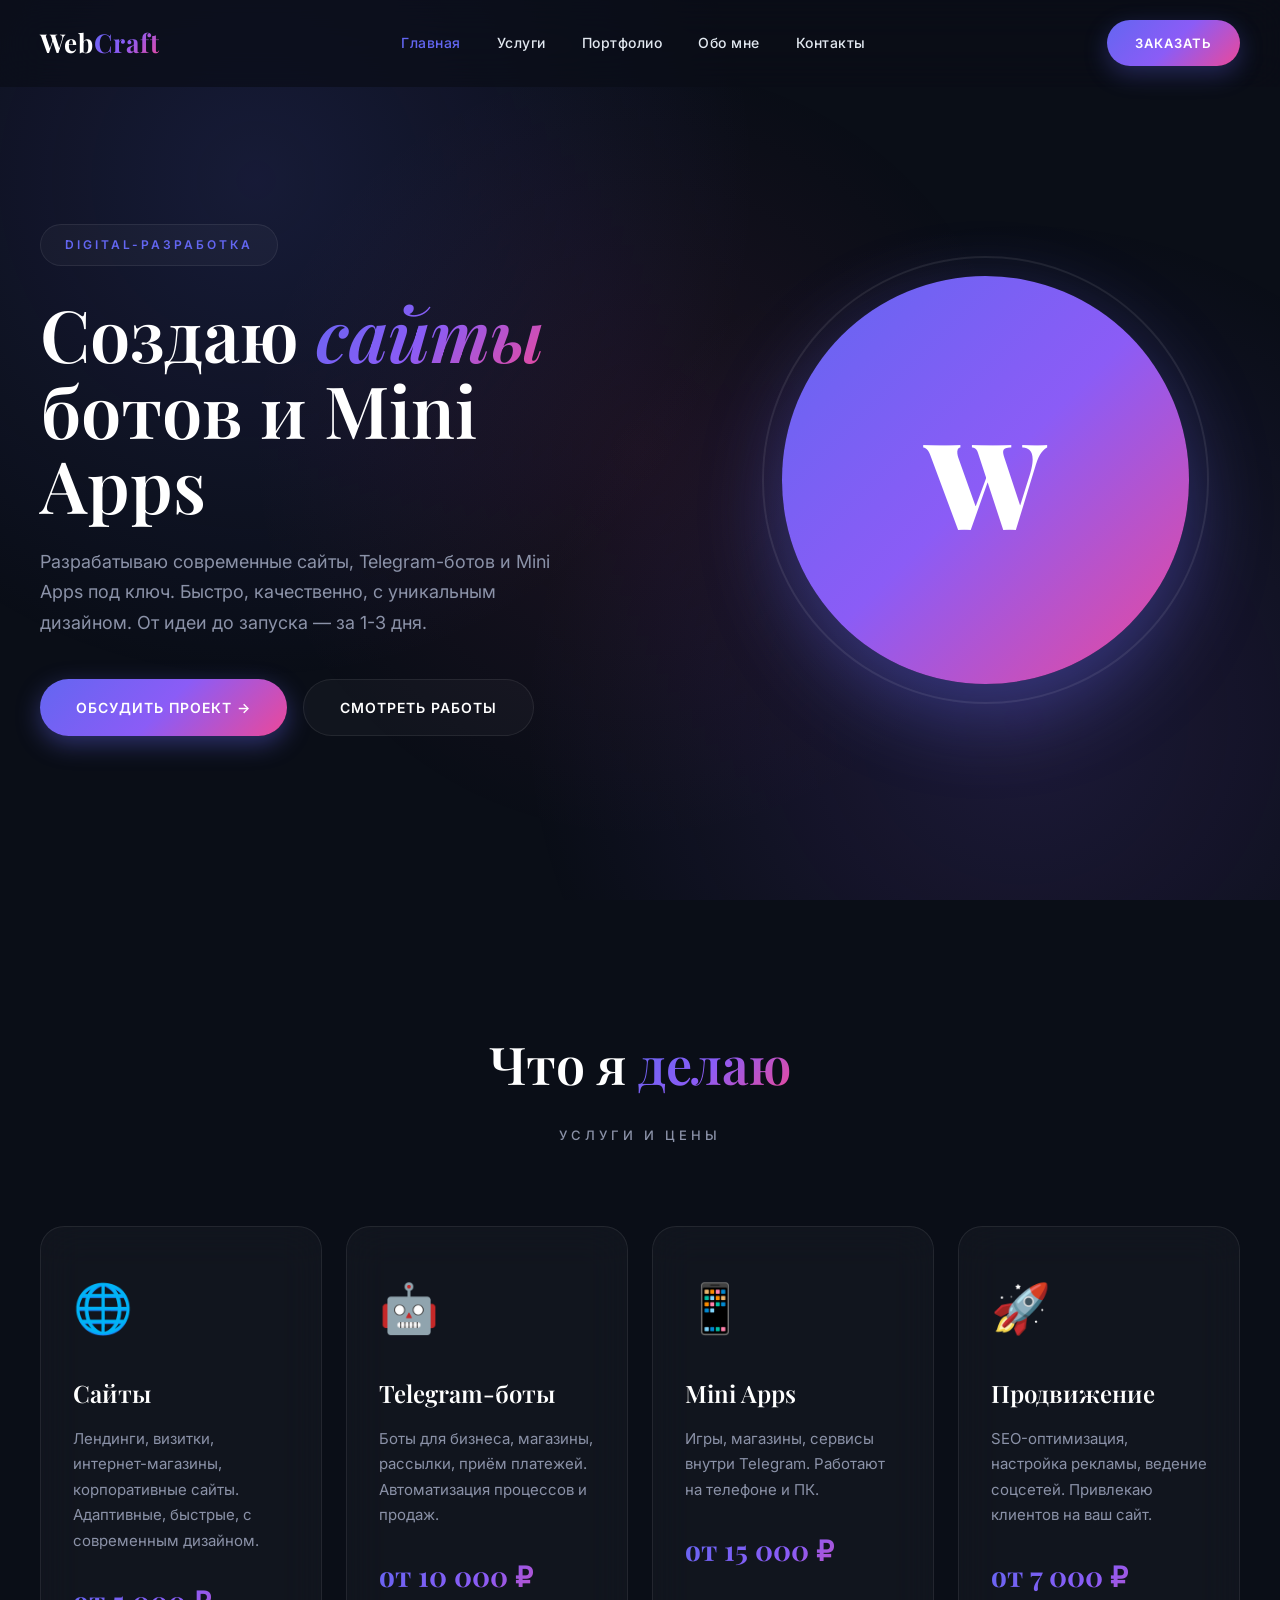
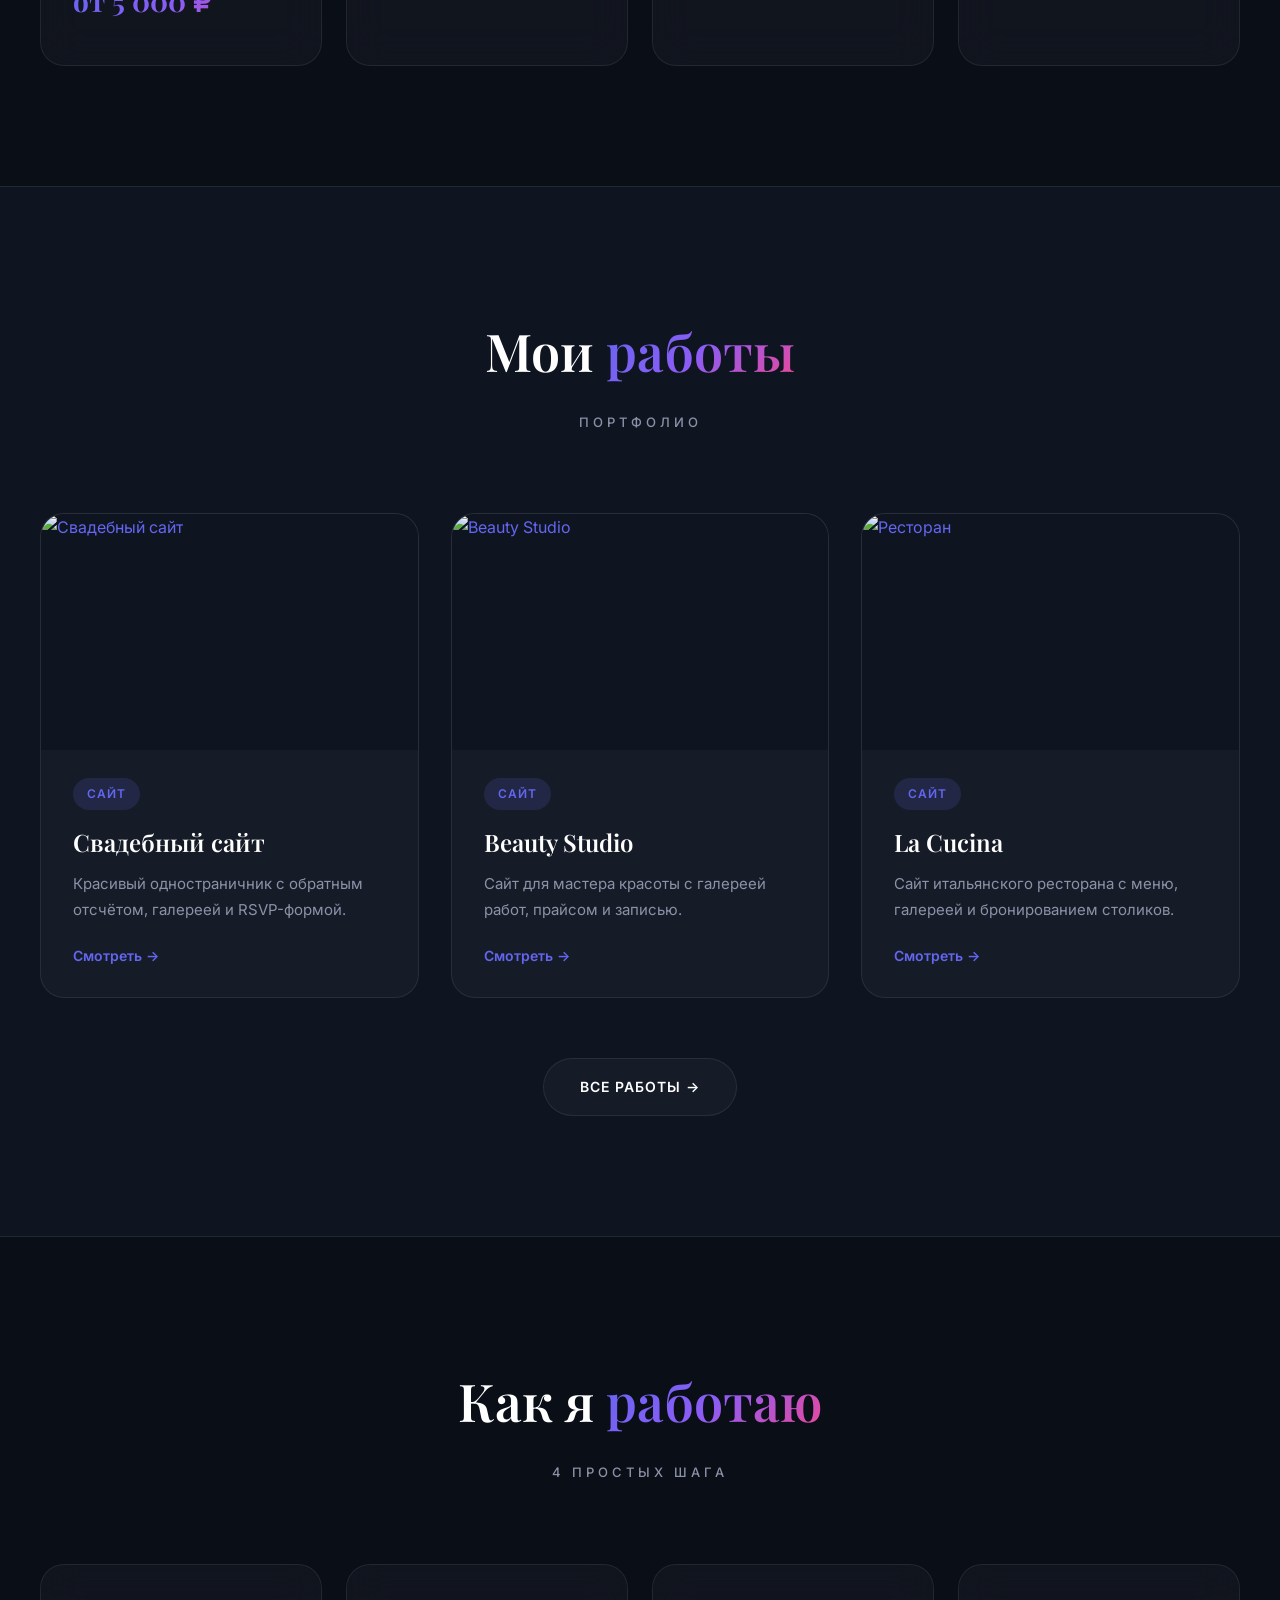
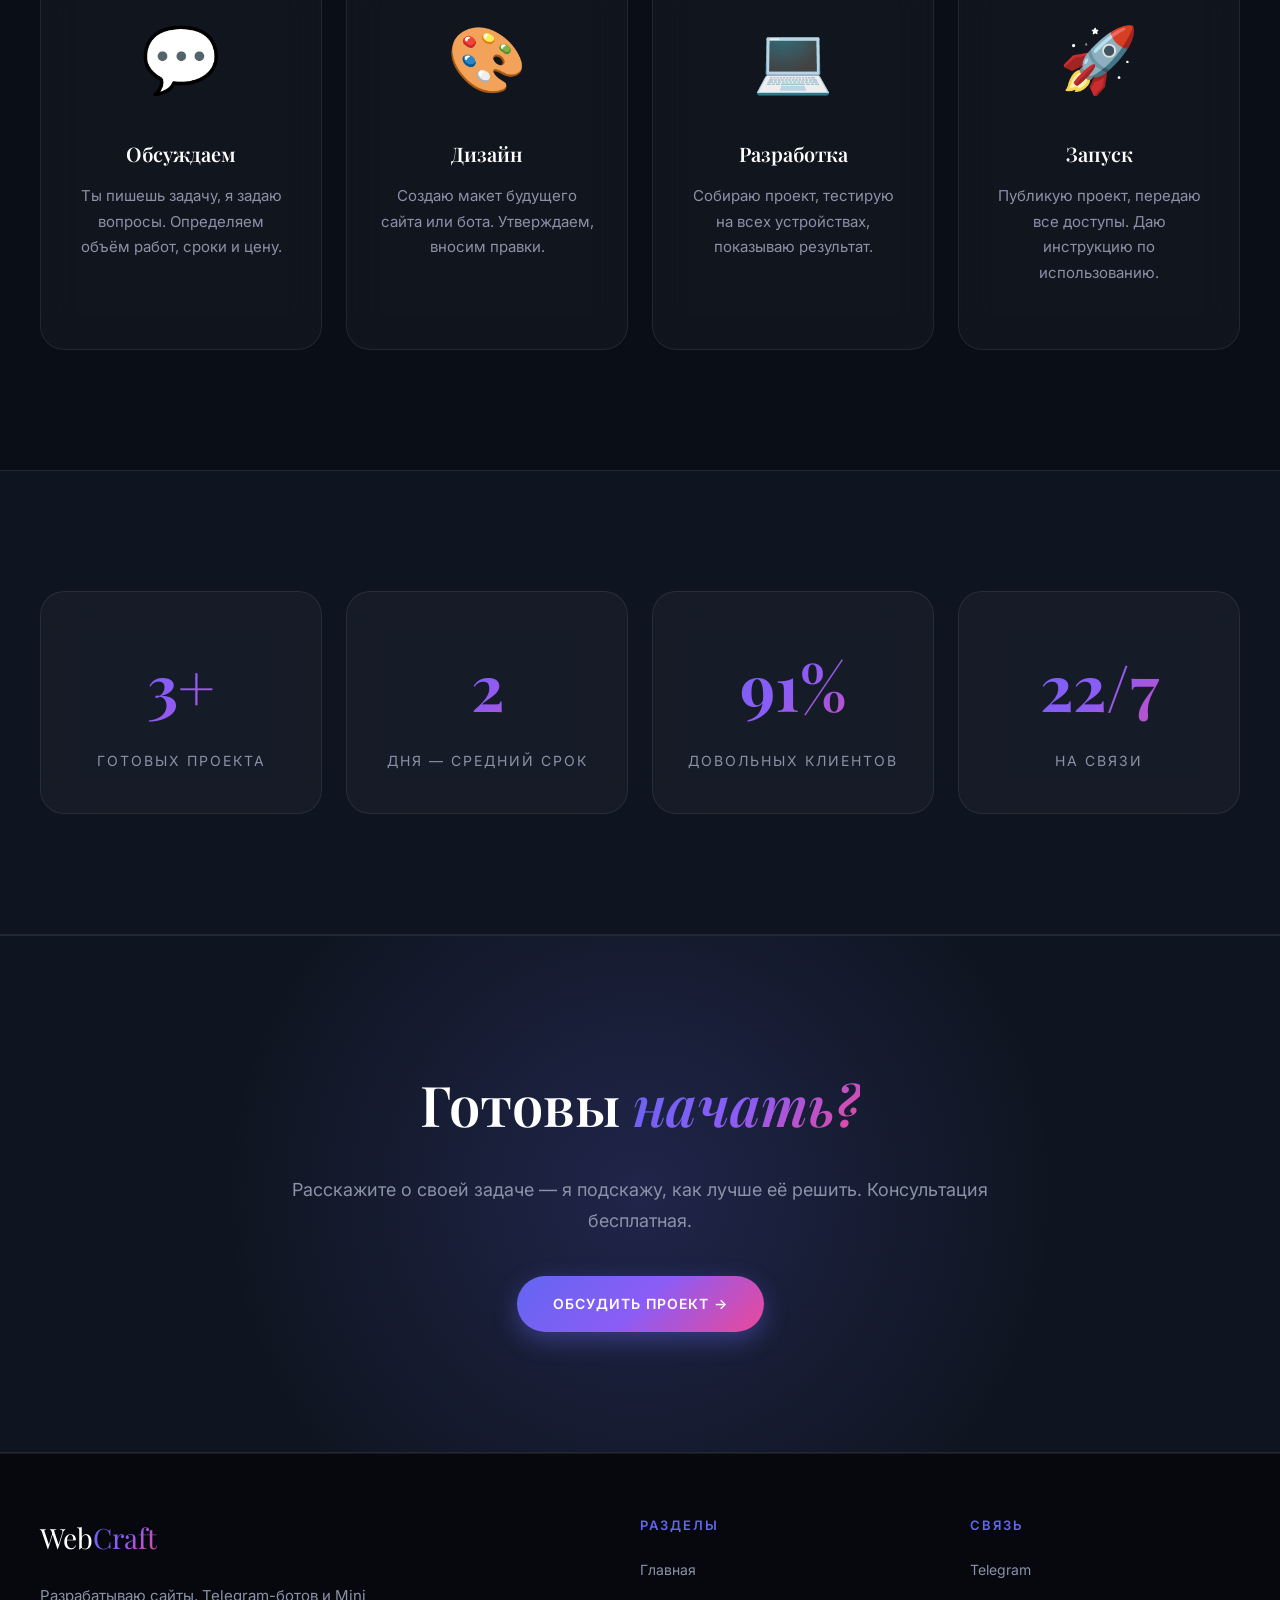
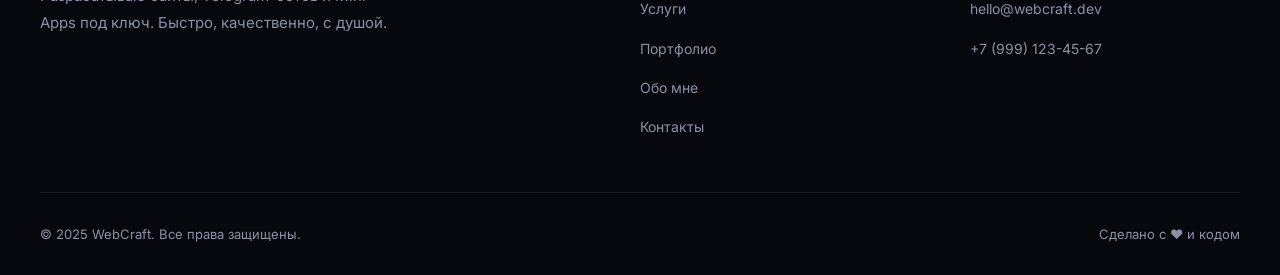
==== index.html @ 53dc54d1 "Add files via upload" ====
<!DOCTYPE html>
<html lang="ru">
<head>
<meta charset="UTF-8">
<meta name="viewport" content="width=device-width, initial-scale=1.0">
<title>WebCraft — Сайты, боты, Mini Apps под ключ</title>
<meta name="description" content="Разрабатываю сайты, Telegram-ботов и Mini Apps под ключ. Быстро, качественно, с современным дизайном. Готовые шаблоны и разработка под заказ.">
<meta property="og:title" content="WebCraft — Сайты, боты, Mini Apps">
<meta property="og:description" content="Разработка сайтов, ботов и Mini Apps под ключ">
<meta property="og:type" content="website">
<link rel="preconnect" href="https://fonts.googleapis.com">
<link rel="preconnect" href="https://fonts.gstatic.com" crossorigin>
<link href="https://fonts.googleapis.com/css2?family=Inter:wght@300;400;500;600;700&family=Playfair+Display:wght@400;600;700&display=swap" rel="stylesheet">
<link rel="stylesheet" href="css/style.css">
</head>
<body data-title="WebCraft — Сайты, боты, Mini Apps под ключ">

<!-- НАВИГАЦИЯ -->
<nav class="nav">
  <div class="nav-inner">
    <a href="index.html" class="nav-logo">Web<span>Craft</span></a>
    <div class="nav-links">
      <a href="index.html">Главная</a>
      <a href="services.html">Услуги</a>
      <a href="portfolio.html">Портфолио</a>
      <a href="about.html">Обо мне</a>
      <a href="contacts.html">Контакты</a>
    </div>
    <a href="contacts.html" class="nav-btn">Заказать</a>
    <button class="burger">☰</button>
  </div>
</nav>

<!-- ГЛАВНЫЙ ЭКРАН -->
<section class="hero">
  <div class="hero-inner">
    <div class="hero-content">
      <div class="hero-badge">Digital-разработка</div>
      <h1 class="hero-title">
        Создаю <span class="gradient">сайты</span><br>
        ботов и Mini Apps
      </h1>
      <p class="hero-text">
        Разрабатываю современные сайты, Telegram-ботов и Mini Apps под ключ.
        Быстро, качественно, с уникальным дизайном. От идеи до запуска — за 1-3 дня.
      </p>
      <div class="hero-btns">
        <a href="contacts.html" class="btn btn-primary">
          Обсудить проект →
        </a>
        <a href="portfolio.html" class="btn btn-outline">
          Смотреть работы
        </a>
      </div>
    </div>
    <div class="hero-visual">
      <div class="hero-avatar">W</div>
    </div>
  </div>
</section>

<!-- УСЛУГИ -->
<section class="section" id="services">
  <div class="container">
    <div class="section-head reveal">
      <h2 class="section-title">Что я <span class="gradient">делаю</span></h2>
      <p class="section-desc">Услуги и цены</p>
    </div>
    <div class="services-grid">

      <div class="service-card reveal">
        <div class="service-icon">🌐</div>
        <h3 class="service-name">Сайты</h3>
        <p class="service-desc">
          Лендинги, визитки, интернет-магазины, корпоративные сайты.
          Адаптивные, быстрые, с современным дизайном.
        </p>
        <div class="service-price">от 5 000 ₽</div>
      </div>

      <div class="service-card reveal">
        <div class="service-icon">🤖</div>
        <h3 class="service-name">Telegram-боты</h3>
        <p class="service-desc">
          Боты для бизнеса, магазины, рассылки, приём платежей.
          Автоматизация процессов и продаж.
        </p>
        <div class="service-price">от 10 000 ₽</div>
      </div>

      <div class="service-card reveal">
        <div class="service-icon">📱</div>
        <h3 class="service-name">Mini Apps</h3>
        <p class="service-desc">
          Игры, магазины, сервисы внутри Telegram.
          Работают на телефоне и ПК.
        </p>
        <div class="service-price">от 15 000 ₽</div>
      </div>

      <div class="service-card reveal">
        <div class="service-icon">🚀</div>
        <h3 class="service-name">Продвижение</h3>
        <p class="service-desc">
          SEO-оптимизация, настройка рекламы, ведение соцсетей.
          Привлекаю клиентов на ваш сайт.
        </p>
        <div class="service-price">от 7 000 ₽</div>
      </div>

    </div>
  </div>
</section>

<!-- ПОРТФОЛИО -->
<section class="section" style="background: var(--bg-alt); border-top: 1px solid var(--border); border-bottom: 1px solid var(--border);">
  <div class="container">
    <div class="section-head reveal">
      <h2 class="section-title">Мои <span class="gradient">работы</span></h2>
      <p class="section-desc">Портфолио</p>
    </div>
    <div class="portfolio-grid">

      <a href="portfolio.html" class="portfolio-card reveal">
        <div class="portfolio-image">
          <img src="https://images.unsplash.com/photo-1519741497674-611481863552?w=800&q=80" alt="Свадебный сайт">
        </div>
        <div class="portfolio-info">
          <span class="portfolio-tag">Сайт</span>
          <h3 class="portfolio-name">Свадебный сайт</h3>
          <p class="portfolio-desc">
            Красивый одностраничник с обратным отсчётом, галереей и RSVP-формой.
          </p>
          <span class="portfolio-link">Смотреть →</span>
        </div>
      </a>

      <a href="portfolio.html" class="portfolio-card reveal">
        <div class="portfolio-image">
          <img src="https://images.unsplash.com/photo-1604654894610-df63bc536371?w=800&q=80" alt="Beauty Studio">
        </div>
        <div class="portfolio-info">
          <span class="portfolio-tag">Сайт</span>
          <h3 class="portfolio-name">Beauty Studio</h3>
          <p class="portfolio-desc">
            Сайт для мастера красоты с галереей работ, прайсом и записью.
          </p>
          <span class="portfolio-link">Смотреть →</span>
        </div>
      </a>

      <a href="portfolio.html" class="portfolio-card reveal">
        <div class="portfolio-image">
          <img src="https://images.unsplash.com/photo-1414235077428-338989a2e8c0?w=800&q=80" alt="Ресторан">
        </div>
        <div class="portfolio-info">
          <span class="portfolio-tag">Сайт</span>
          <h3 class="portfolio-name">La Cucina</h3>
          <p class="portfolio-desc">
            Сайт итальянского ресторана с меню, галереей и бронированием столиков.
          </p>
          <span class="portfolio-link">Смотреть →</span>
        </div>
      </a>

    </div>
    <div style="text-align: center; margin-top: 60px;">
      <a href="portfolio.html" class="btn btn-outline">Все работы →</a>
    </div>
  </div>
</section>

<!-- ПРОЦЕСС РАБОТЫ -->
<section class="section" id="process">
  <div class="container">
    <div class="section-head reveal">
      <h2 class="section-title">Как я <span class="gradient">работаю</span></h2>
      <p class="section-desc">4 простых шага</p>
    </div>
    <div class="services-grid">

      <div class="service-card reveal" style="text-align: center;">
        <div class="service-icon" style="font-size: 64px;">💬</div>
        <h3 class="service-name" style="font-size: 20px;">Обсуждаем</h3>
        <p class="service-desc">
          Ты пишешь задачу, я задаю вопросы. Определяем объём работ, сроки и цену.
        </p>
      </div>

      <div class="service-card reveal" style="text-align: center;">
        <div class="service-icon" style="font-size: 64px;">🎨</div>
        <h3 class="service-name" style="font-size: 20px;">Дизайн</h3>
        <p class="service-desc">
          Создаю макет будущего сайта или бота. Утверждаем, вносим правки.
        </p>
      </div>

      <div class="service-card reveal" style="text-align: center;">
        <div class="service-icon" style="font-size: 64px;">💻</div>
        <h3 class="service-name" style="font-size: 20px;">Разработка</h3>
        <p class="service-desc">
          Собираю проект, тестирую на всех устройствах, показываю результат.
        </p>
      </div>

      <div class="service-card reveal" style="text-align: center;">
        <div class="service-icon" style="font-size: 64px;">🚀</div>
        <h3 class="service-name" style="font-size: 20px;">Запуск</h3>
        <p class="service-desc">
          Публикую проект, передаю все доступы. Даю инструкцию по использованию.
        </p>
      </div>

    </div>
  </div>
</section>

<!-- СТАТИСТИКА -->
<section class="section" style="background: var(--bg-alt); border-top: 1px solid var(--border); border-bottom: 1px solid var(--border);" data-counters>
  <div class="container">
    <div class="services-grid" style="grid-template-columns: repeat(auto-fit, minmax(200px, 1fr));">

      <div class="service-card reveal" style="text-align: center; padding: 40px 20px;">
        <div style="font-family: 'Playfair Display', serif; font-size: 64px; font-weight: 700; background: var(--gradient); -webkit-background-clip: text; -webkit-text-fill-color: transparent; background-clip: text;">
          <span data-count="3">0</span>+
        </div>
        <p style="color: var(--text-m); font-size: 14px; text-transform: uppercase; letter-spacing: 2px; margin-top: 8px;">Готовых проекта</p>
      </div>

      <div class="service-card reveal" style="text-align: center; padding: 40px 20px;">
        <div style="font-family: 'Playfair Display', serif; font-size: 64px; font-weight: 700; background: var(--gradient); -webkit-background-clip: text; -webkit-text-fill-color: transparent; background-clip: text;">
          <span data-count="2">0</span>
        </div>
        <p style="color: var(--text-m); font-size: 14px; text-transform: uppercase; letter-spacing: 2px; margin-top: 8px;">Дня — средний срок</p>
      </div>

      <div class="service-card reveal" style="text-align: center; padding: 40px 20px;">
        <div style="font-family: 'Playfair Display', serif; font-size: 64px; font-weight: 700; background: var(--gradient); -webkit-background-clip: text; -webkit-text-fill-color: transparent; background-clip: text;">
          <span data-count="100">0</span>%
        </div>
        <p style="color: var(--text-m); font-size: 14px; text-transform: uppercase; letter-spacing: 2px; margin-top: 8px;">Довольных клиентов</p>
      </div>

      <div class="service-card reveal" style="text-align: center; padding: 40px 20px;">
        <div style="font-family: 'Playfair Display', serif; font-size: 64px; font-weight: 700; background: var(--gradient); -webkit-background-clip: text; -webkit-text-fill-color: transparent; background-clip: text;">
          <span data-count="24">0</span>/7
        </div>
        <p style="color: var(--text-m); font-size: 14px; text-transform: uppercase; letter-spacing: 2px; margin-top: 8px;">На связи</p>
      </div>

    </div>
  </div>
</section>

<!-- CTA -->
<section class="cta">
  <div class="cta-inner reveal">
    <h2 class="cta-title">Готовы <span class="gradient">начать?</span></h2>
    <p class="cta-text">
      Расскажите о своей задаче — я подскажу, как лучше её решить.
      Консультация бесплатная.
    </p>
    <a href="contacts.html" class="btn btn-primary">
      Обсудить проект →
    </a>
  </div>
</section>

<!-- ФУТЕР -->
<footer>
  <div class="footer-inner">
    <div>
      <div class="footer-logo">Web<span>Craft</span></div>
      <p class="footer-desc">
        Разрабатываю сайты, Telegram-ботов и Mini Apps под ключ.
        Быстро, качественно, с душой.
      </p>
    </div>
    <div>
      <div class="footer-title">Разделы</div>
      <ul class="footer-links">
        <li><a href="index.html">Главная</a></li>
        <li><a href="services.html">Услуги</a></li>
        <li><a href="portfolio.html">Портфолио</a></li>
        <li><a href="about.html">Обо мне</a></li>
        <li><a href="contacts.html">Контакты</a></li>
      </ul>
    </div>
    <div>
      <div class="footer-title">Связь</div>
      <ul class="footer-links">
        <li><a href="https://t.me/webcraft_dev" target="_blank">Telegram</a></li>
        <li><a href="mailto:hello@webcraft.dev">hello@webcraft.dev</a></li>
        <li><a href="tel:+79991234567">+7 (999) 123-45-67</a></li>
      </ul>
    </div>
  </div>
  <div class="footer-bottom">
    <div>© 2025 WebCraft. Все права защищены.</div>
    <div>Сделано с ❤️ и кодом</div>
  </div>
</footer>

<script src="js/main.js"></script>
</body>
</html>
---- css/style.css ----
/* ============ ОБЩИЕ СТИЛИ ============ */
:root {
  --bg: #0a0e17;
  --bg-alt: #0f1520;
  --card: rgba(255, 255, 255, 0.03);
  --card-hover: rgba(255, 255, 255, 0.06);
  --border: rgba(255, 255, 255, 0.08);
  --border-hover: rgba(99, 102, 241, 0.4);
  --text: #e2e8f0;
  --text-h: #ffffff;
  --text-m: #8b92a8;
  --accent: #6366f1;
  --accent-2: #8b5cf6;
  --green: #10b981;
  --gradient: linear-gradient(135deg, #6366f1 0%, #8b5cf6 50%, #ec4899 100%);
}
* { margin: 0; padding: 0; box-sizing: border-box; }
html { scroll-behavior: smooth; }
body {
  font-family: 'Inter', sans-serif;
  background: var(--bg);
  color: var(--text);
  line-height: 1.7;
  overflow-x: hidden;
  min-height: 100vh;
}
h1, h2, h3, h4 { font-family: 'Playfair Display', serif; font-weight: 600; color: var(--text-h); }
a { color: var(--accent); text-decoration: none; transition: 0.3s; }
a:hover { color: var(--accent-2); }

/* Фоновое свечение */
body::before {
  content: '';
  position: fixed;
  inset: 0;
  background:
    radial-gradient(circle at 20% 20%, rgba(99,102,241,0.15) 0%, transparent 40%),
    radial-gradient(circle at 80% 80%, rgba(139,92,246,0.15) 0%, transparent 40%),
    radial-gradient(circle at 50% 50%, rgba(236,72,153,0.08) 0%, transparent 50%);
  z-index: -1;
  animation: bgFloat 20s ease-in-out infinite;
}
@keyframes bgFloat {
  0%, 100% { transform: translate(0, 0) scale(1); }
  50% { transform: translate(-3%, -3%) scale(1.05); }
}

/* ============ НАВИГАЦИЯ ============ */
.nav {
  position: fixed;
  top: 0; left: 0; right: 0;
  z-index: 100;
  padding: 20px 40px;
  background: rgba(10, 14, 23, 0.7);
  backdrop-filter: blur(20px);
  border-bottom: 1px solid transparent;
  transition: 0.3s;
}
.nav.scrolled {
  padding: 14px 40px;
  border-bottom-color: var(--border);
}
.nav-inner {
  max-width: 1300px;
  margin: 0 auto;
  display: flex;
  align-items: center;
  justify-content: space-between;
}
.nav-logo {
  font-family: 'Playfair Display', serif;
  font-size: 26px;
  font-weight: 700;
  color: var(--text-h);
  letter-spacing: 1px;
}
.nav-logo span {
  background: var(--gradient);
  -webkit-background-clip: text;
  -webkit-text-fill-color: transparent;
  background-clip: text;
}
.nav-links { display: flex; gap: 36px; }
.nav-links a {
  color: var(--text);
  font-size: 14px;
  font-weight: 500;
  letter-spacing: 0.5px;
  position: relative;
  text-decoration: none;
}
.nav-links a::after {
  content: '';
  position: absolute;
  bottom: -6px; left: 0;
  width: 0; height: 2px;
  background: var(--gradient);
  transition: 0.3s;
}
.nav-links a:hover { color: var(--text-h); }
.nav-links a:hover::after { width: 100%; }
.nav-btn {
  padding: 12px 28px;
  background: var(--gradient);
  color: #fff;
  border-radius: 30px;
  font-size: 13px;
  font-weight: 600;
  letter-spacing: 1px;
  text-transform: uppercase;
  transition: 0.3s;
  box-shadow: 0 8px 24px rgba(99,102,241,0.3);
}
.nav-btn:hover {
  transform: translateY(-2px);
  box-shadow: 0 12px 32px rgba(99,102,241,0.5);
  color: #fff;
}

/* Мобильное меню */
.burger {
  display: none;
  width: 40px; height: 40px;
  background: var(--card);
  border: 1px solid var(--border);
  border-radius: 10px;
  cursor: pointer;
  color: var(--text-h);
  font-size: 20px;
}

/* ============ ГЕРОЙ ============ */
.hero {
  min-height: 100vh;
  display: flex;
  align-items: center;
  padding: 140px 40px 80px;
  position: relative;
}
.hero-inner {
  max-width: 1300px;
  margin: 0 auto;
  width: 100%;
  display: grid;
  grid-template-columns: 1.2fr 1fr;
  gap: 80px;
  align-items: center;
}
.hero-badge {
  display: inline-block;
  padding: 10px 24px;
  background: var(--card);
  border: 1px solid var(--border);
  border-radius: 30px;
  font-size: 12px;
  letter-spacing: 3px;
  text-transform: uppercase;
  color: var(--accent);
  margin-bottom: 30px;
  font-weight: 600;
}
.hero-title {
  font-size: 72px;
  line-height: 1.05;
  margin-bottom: 24px;
}
.hero-title .gradient {
  background: var(--gradient);
  -webkit-background-clip: text;
  -webkit-text-fill-color: transparent;
  background-clip: text;
  font-style: italic;
}
.hero-text {
  font-size: 18px;
  color: var(--text-m);
  margin-bottom: 40px;
  max-width: 540px;
}
.hero-btns { display: flex; gap: 16px; flex-wrap: wrap; }
.btn {
  display: inline-flex;
  align-items: center;
  gap: 10px;
  padding: 16px 36px;
  border-radius: 50px;
  font-size: 14px;
  font-weight: 600;
  letter-spacing: 1px;
  text-transform: uppercase;
  transition: 0.3s;
  border: none;
  cursor: pointer;
  font-family: 'Inter', sans-serif;
  text-decoration: none;
}
.btn-primary {
  background: var(--gradient);
  color: #fff;
  box-shadow: 0 8px 24px rgba(99,102,241,0.4);
}
.btn-primary:hover {
  transform: translateY(-3px);
  box-shadow: 0 16px 40px rgba(99,102,241,0.6);
  color: #fff;
}
.btn-outline {
  background: var(--card);
  color: var(--text-h);
  border: 1px solid var(--border);
}
.btn-outline:hover {
  border-color: var(--accent);
  color: var(--accent);
}

/* Карточка с аватаром */
.hero-visual {
  position: relative;
  aspect-ratio: 1;
  display: flex;
  align-items: center;
  justify-content: center;
}
.hero-avatar {
  width: 80%;
  aspect-ratio: 1;
  border-radius: 50%;
  background: var(--gradient);
  display: flex;
  align-items: center;
  justify-content: center;
  font-size: 120px;
  font-weight: 900;
  font-family: 'Playfair Display', serif;
  color: #fff;
  box-shadow: 0 30px 80px rgba(99,102,241,0.4);
  position: relative;
  z-index: 2;
  animation: float 6s ease-in-out infinite;
}
@keyframes float {
  0%, 100% { transform: translateY(0); }
  50% { transform: translateY(-20px); }
}
.hero-avatar::before {
  content: '';
  position: absolute;
  inset: -20px;
  border-radius: 50%;
  border: 2px solid var(--border);
  animation: pulse 3s infinite;
}
@keyframes pulse {
  0%, 100% { transform: scale(1); opacity: 0.5; }
  50% { transform: scale(1.1); opacity: 0.2; }
}

/* ============ СЕКЦИИ ============ */
section.section { padding: 120px 40px; }
.container { max-width: 1300px; margin: 0 auto; }
.section-head { text-align: center; margin-bottom: 80px; }
.section-title {
  font-size: 52px;
  margin-bottom: 16px;
}
.section-title .gradient {
  background: var(--gradient);
  -webkit-background-clip: text;
  -webkit-text-fill-color: transparent;
  background-clip: text;
}
.section-desc {
  font-size: 13px;
  letter-spacing: 4px;
  text-transform: uppercase;
  color: var(--text-m);
  font-weight: 500;
}

/* ============ УСЛУГИ ============ */
.services-grid {
  display: grid;
  grid-template-columns: repeat(auto-fit, minmax(280px, 1fr));
  gap: 24px;
}
.service-card {
  background: var(--card);
  backdrop-filter: blur(20px);
  border: 1px solid var(--border);
  border-radius: 24px;
  padding: 40px 32px;
  transition: 0.3s;
  position: relative;
  overflow: hidden;
}
.service-card:hover {
  transform: translateY(-8px);
  background: var(--card-hover);
  border-color: var(--border-hover);
  box-shadow: 0 20px 60px rgba(99,102,241,0.2);
}
.service-icon {
  font-size: 48px;
  margin-bottom: 24px;
  display: block;
}
.service-name {
  font-size: 24px;
  margin-bottom: 12px;
}
.service-desc {
  font-size: 15px;
  color: var(--text-m);
  margin-bottom: 24px;
  min-height: 60px;
}
.service-price {
  font-family: 'Playfair Display', serif;
  font-size: 28px;
  font-weight: 700;
  background: var(--gradient);
  -webkit-background-clip: text;
  -webkit-text-fill-color: transparent;
  background-clip: text;
}

/* ============ ПОРТФОЛИО ============ */
.portfolio-grid {
  display: grid;
  grid-template-columns: repeat(auto-fit, minmax(340px, 1fr));
  gap: 32px;
}
.portfolio-card {
  background: var(--card);
  border: 1px solid var(--border);
  border-radius: 24px;
  overflow: hidden;
  transition: 0.3s;
  cursor: pointer;
}
.portfolio-card:hover {
  transform: translateY(-8px);
  border-color: var(--border-hover);
  box-shadow: 0 30px 80px rgba(99,102,241,0.3);
}
.portfolio-image {
  aspect-ratio: 16/10;
  background: var(--bg-alt);
  position: relative;
  overflow: hidden;
}
.portfolio-image img {
  width: 100%;
  height: 100%;
  object-fit: cover;
  transition: 0.5s;
}
.portfolio-card:hover .portfolio-image img {
  transform: scale(1.05);
}
.portfolio-info { padding: 28px 32px; }
.portfolio-tag {
  display: inline-block;
  padding: 6px 14px;
  background: rgba(99,102,241,0.15);
  color: var(--accent);
  border-radius: 20px;
  font-size: 12px;
  font-weight: 600;
  letter-spacing: 1px;
  text-transform: uppercase;
  margin-bottom: 12px;
}
.portfolio-name {
  font-size: 24px;
  margin-bottom: 8px;
}
.portfolio-desc {
  font-size: 15px;
  color: var(--text-m);
  margin-bottom: 20px;
}
.portfolio-link {
  font-size: 14px;
  font-weight: 600;
  color: var(--accent);
  display: inline-flex;
  align-items: center;
  gap: 8px;
}

/* ============ CTA ============ */
.cta {
  padding: 120px 40px;
  text-align: center;
  background: var(--bg-alt);
  border-top: 1px solid var(--border);
  border-bottom: 1px solid var(--border);
  position: relative;
  overflow: hidden;
}
.cta::before {
  content: '';
  position: absolute;
  inset: 0;
  background: radial-gradient(circle at 50% 50%, rgba(99,102,241,0.2) 0%, transparent 60%);
}
.cta-inner { position: relative; z-index: 2; max-width: 800px; margin: 0 auto; }
.cta-title {
  font-size: 56px;
  margin-bottom: 24px;
}
.cta-title .gradient {
  background: var(--gradient);
  -webkit-background-clip: text;
  -webkit-text-fill-color: transparent;
  background-clip: text;
  font-style: italic;
}
.cta-text {
  font-size: 18px;
  color: var(--text-m);
  margin-bottom: 40px;
}

/* ============ ФУТЕР ============ */
footer {
  padding: 60px 40px 30px;
  background: #06080e;
  border-top: 1px solid var(--border);
}
.footer-inner {
  max-width: 1300px;
  margin: 0 auto;
  display: grid;
  grid-template-columns: 2fr 1fr 1fr;
  gap: 60px;
  margin-bottom: 40px;
}
.footer-logo {
  font-family: 'Playfair Display', serif;
  font-size: 28px;
  margin-bottom: 20px;
  color: var(--text-h);
}
.footer-logo span {
  background: var(--gradient);
  -webkit-background-clip: text;
  -webkit-text-fill-color: transparent;
  background-clip: text;
}
.footer-desc {
  color: var(--text-m);
  font-size: 15px;
  max-width: 360px;
  line-height: 1.8;
}
.footer-title {
  font-size: 13px;
  font-weight: 600;
  letter-spacing: 2px;
  text-transform: uppercase;
  color: var(--accent);
  margin-bottom: 20px;
}
.footer-links { list-style: none; }
.footer-links li { margin-bottom: 12px; }
.footer-links a {
  color: var(--text-m);
  font-size: 14px;
  text-decoration: none;
}
.footer-links a:hover { color: var(--accent); }
.footer-bottom {
  max-width: 1300px;
  margin: 0 auto;
  padding-top: 30px;
  border-top: 1px solid var(--border);
  display: flex;
  justify-content: space-between;
  color: var(--text-m);
  font-size: 13px;
  flex-wrap: wrap;
  gap: 16px;
}

/* ============ АНИМАЦИИ ============ */
.reveal {
  opacity: 0;
  transform: translateY(40px);
  transition: opacity 0.8s ease, transform 0.8s ease;
}
.reveal.visible {
  opacity: 1;
  transform: translateY(0);
}

/* ============ МОБИЛЬНАЯ ВЕРСИЯ ============ */
@media (max-width: 900px) {
  .nav { padding: 16px 20px; }
  .nav.scrolled { padding: 12px 20px; }
  .nav-links { display: none; }
  .nav-links.open {
    display: flex;
    flex-direction: column;
    position: absolute;
    top: 100%;
    left: 0;
    right: 0;
    background: rgba(10,14,23,0.98);
    padding: 30px;
    gap: 20px;
    border-bottom: 1px solid var(--border);
  }
  .burger { display: flex; align-items: center; justify-content: center; }
  .nav-btn { display: none; }

  .hero { padding: 120px 20px 60px; }
  .hero-inner { grid-template-columns: 1fr; gap: 40px; }
  .hero-title { font-size: 44px; }
  .hero-text { font-size: 16px; }
  .hero-visual { max-width: 300px; margin: 0 auto; }
  .hero-avatar { font-size: 80px; }

  section.section { padding: 80px 20px; }
  .section-title { font-size: 36px; }
  .cta { padding: 80px 20px; }
  .cta-title { font-size: 36px; }

  .footer-inner { grid-template-columns: 1fr; gap: 40px; }
  .footer-bottom { justify-content: center; text-align: center; }
}
</style>
</head>
<body>
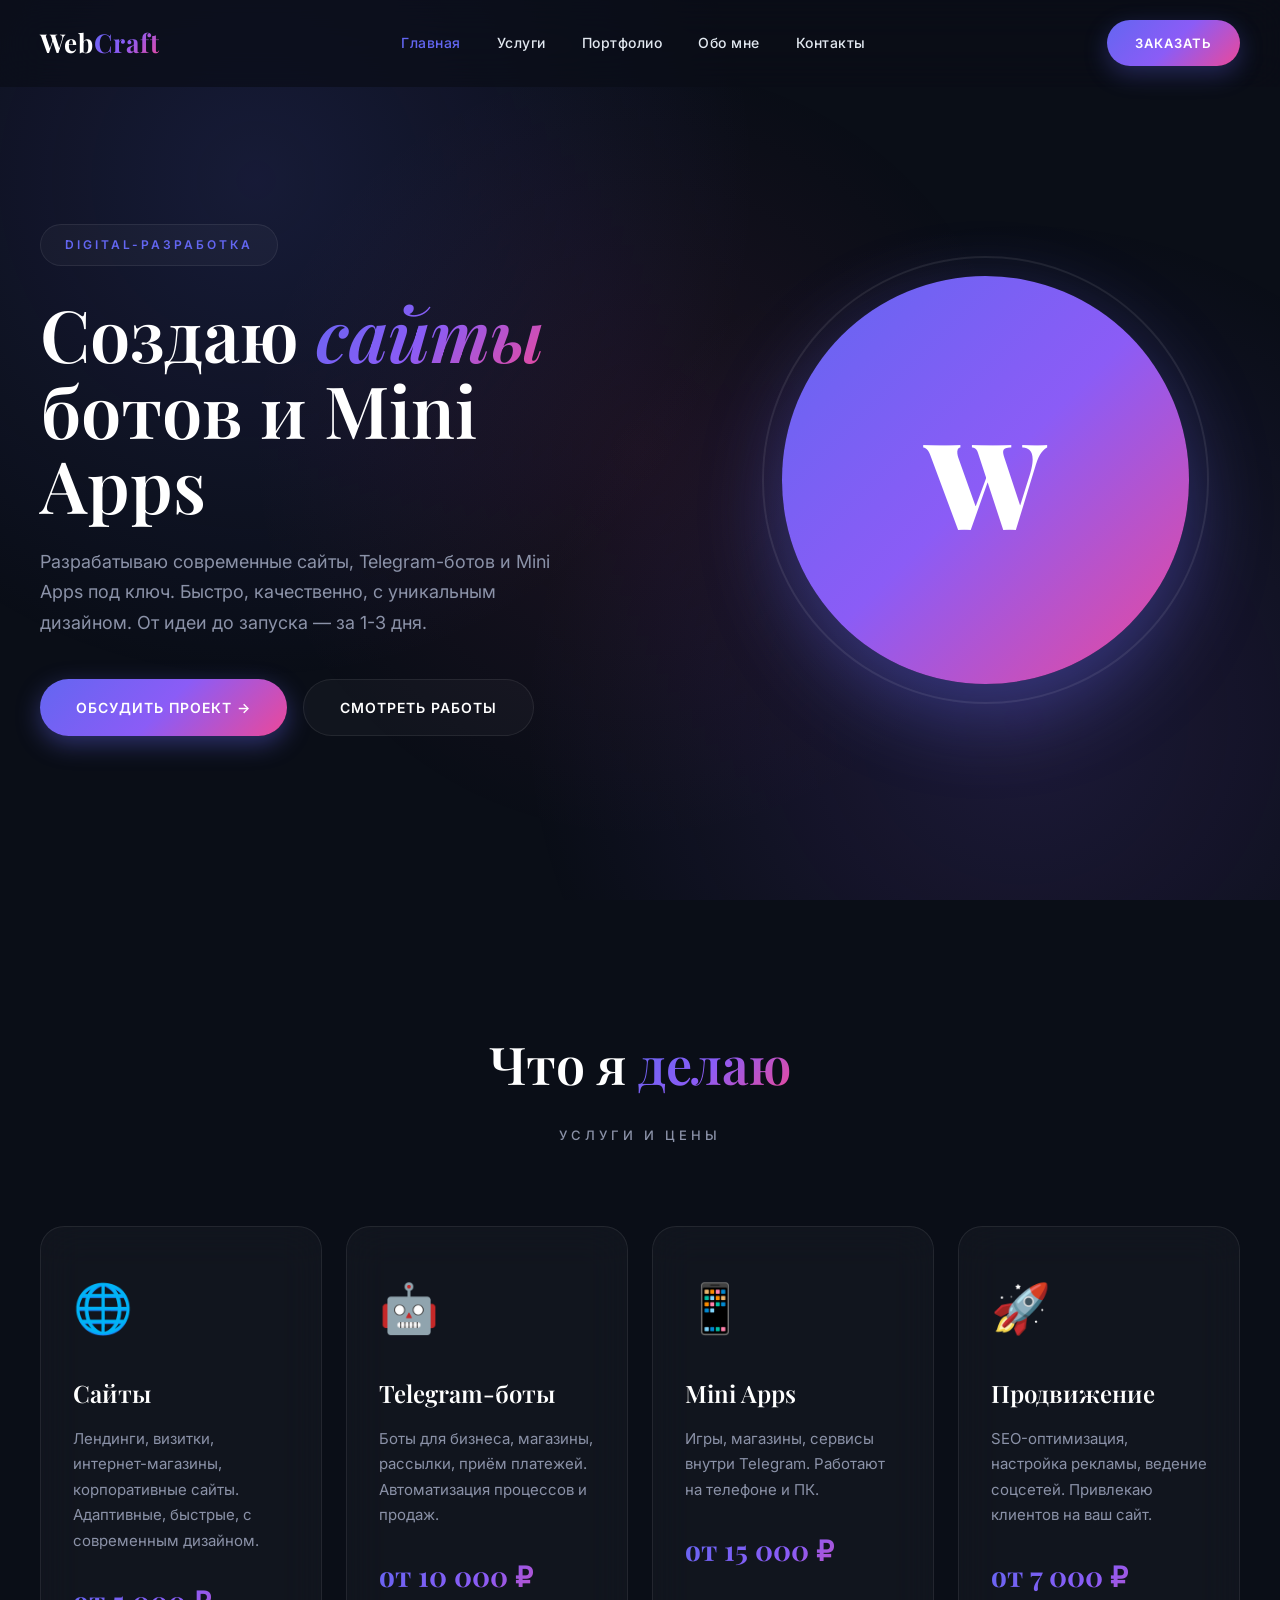
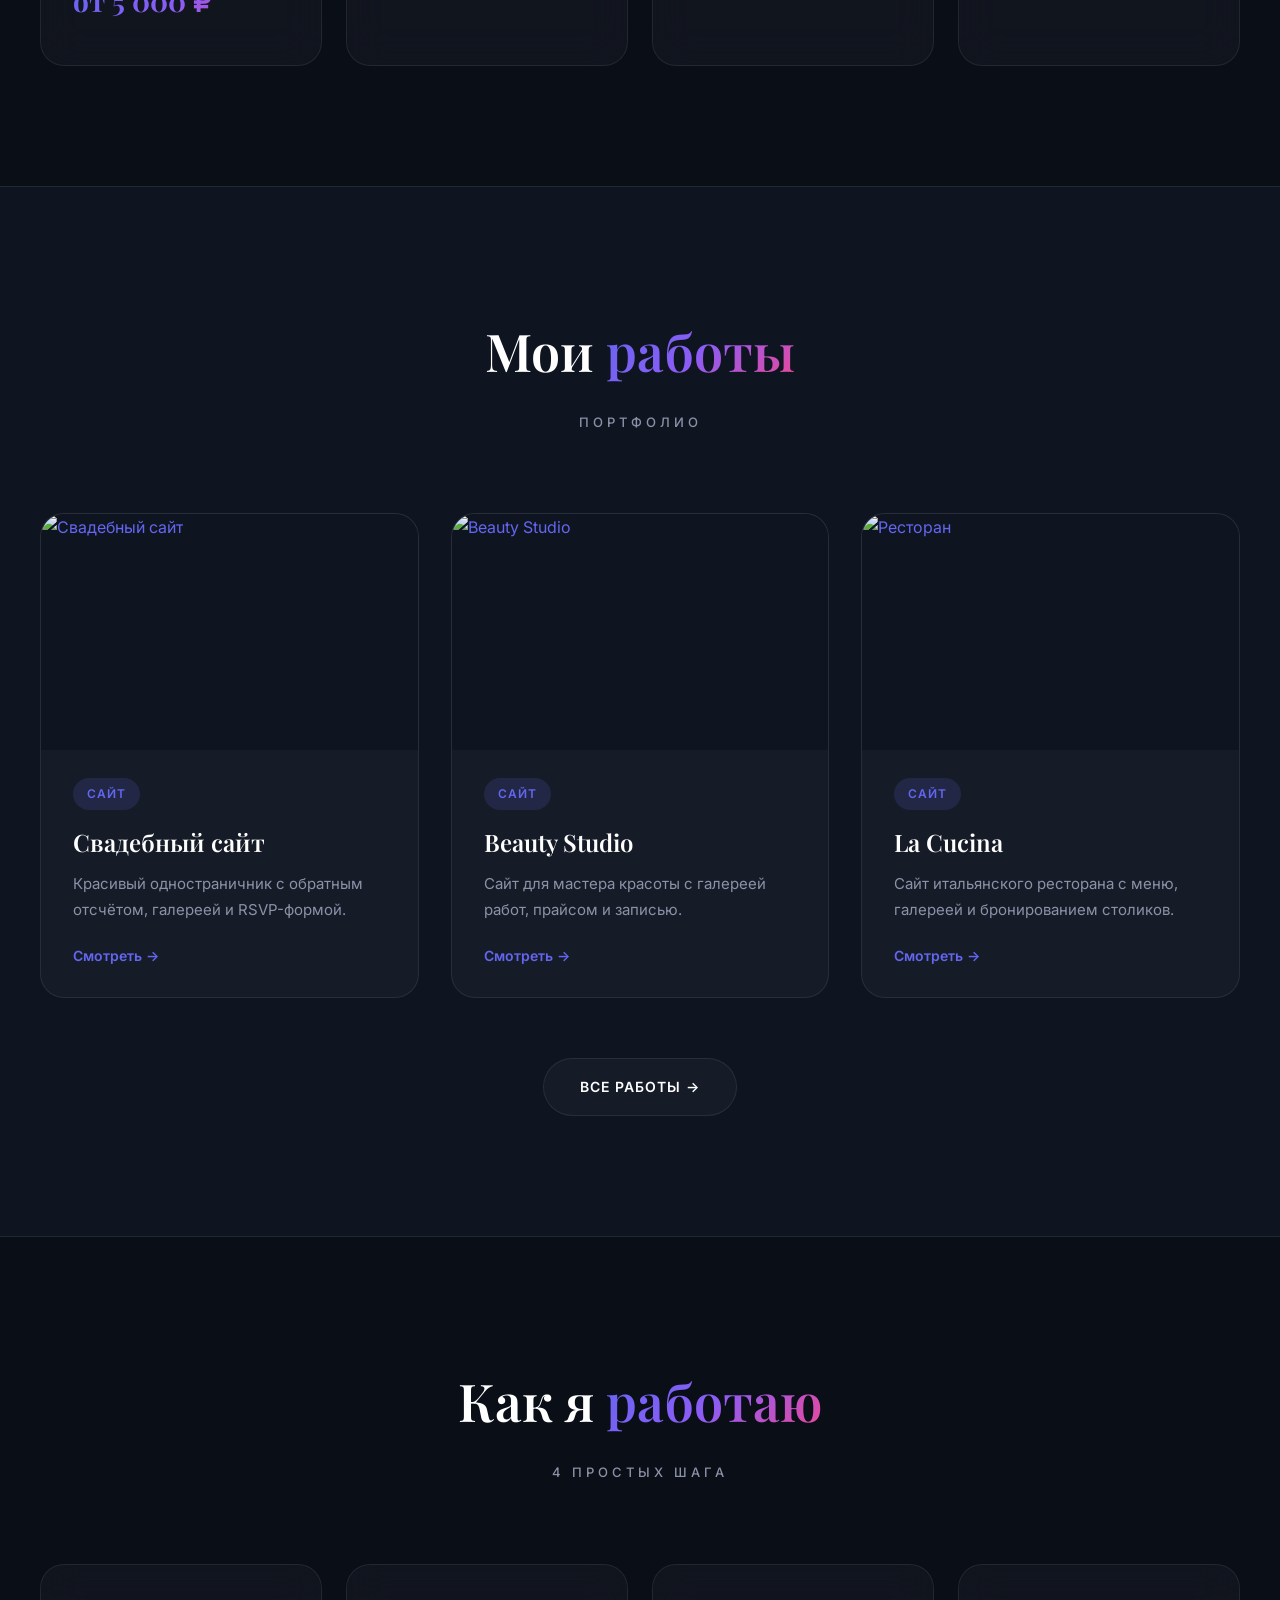
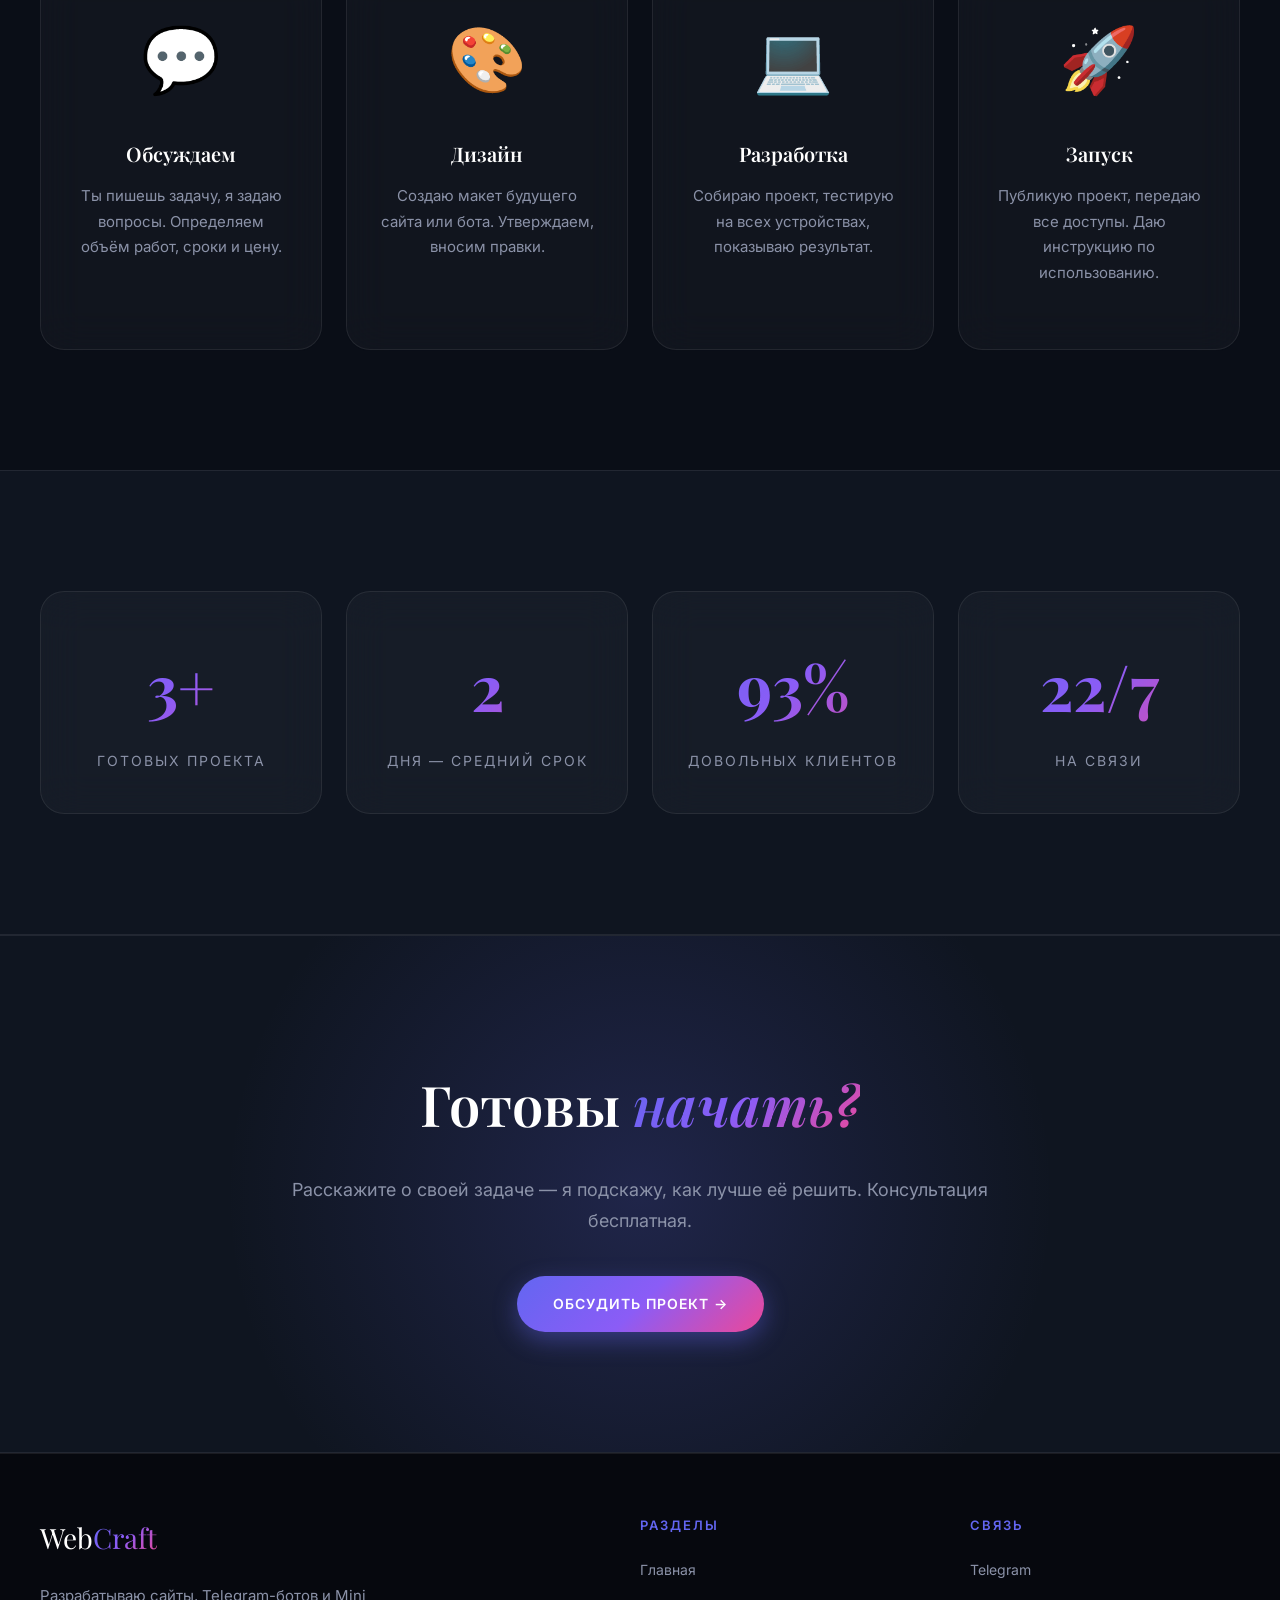
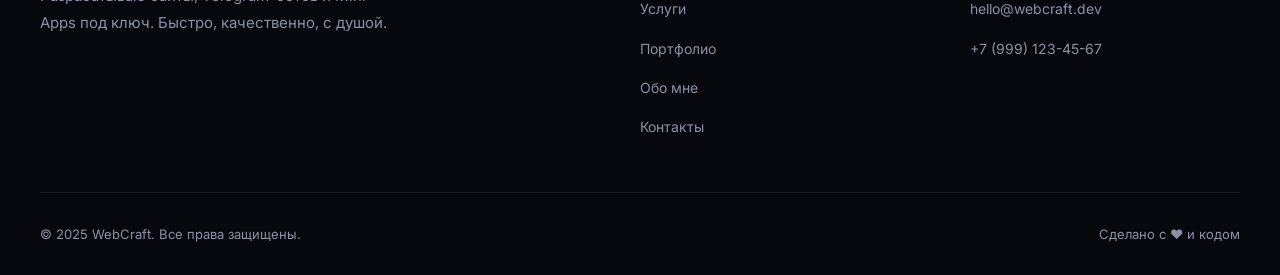
==== commit b48d0036: "Update index.html" ====
--- a/index.html
+++ b/index.html
@@ -3,18 +3,32 @@
 <head>
 <meta charset="UTF-8">
 <meta name="viewport" content="width=device-width, initial-scale=1.0">
-<title>WebCraft — Сайты, боты, Mini Apps под ключ</title>
-<meta name="description" content="Разрабатываю сайты, Telegram-ботов и Mini Apps под ключ. Быстро, качественно, с современным дизайном. Готовые шаблоны и разработка под заказ.">
-<meta property="og:title" content="WebCraft — Сайты, боты, Mini Apps">
-<meta property="og:description" content="Разработка сайтов, ботов и Mini Apps под ключ">
+<title>Kaliuser — Сайты, боты, Mini Apps под ключ</title>
+<meta name="description" content="Kaliuser — разработка сайтов, Telegram-ботов и Mini Apps под ключ. Быстро, современно, с уникальным дизайном.">
+<meta name="keywords" content="разработка сайтов, telegram бот, mini app, создание сайтов, веб разработка">
+<meta name="author" content="Kaliuser">
+<meta name="robots" content="index, follow">
+<link rel="canonical" href="https://kaliuser3333.github.io/WebCraft/">
+
+<!-- Open Graph (для превью в Telegram, VK, WhatsApp) -->
+<meta property="og:title" content="Kaliuser — Сайты, боты, Mini Apps">
+<meta property="og:description" content="Разработка сайтов, Telegram-ботов и Mini Apps под ключ.">
+<meta property="og:url" content="https://kaliuser3333.github.io/WebCraft/">
 <meta property="og:type" content="website">
+
+<!-- Twitter Card -->
+<meta name="twitter:card" content="summary_large_image">
+<meta name="twitter:title" content="Kaliuser — Сайты, боты, Mini Apps">
+<meta name="twitter:description" content="Разработка сайтов, Telegram-ботов и Mini Apps под ключ.">
+
+<!-- Шрифты -->
 <link rel="preconnect" href="https://fonts.googleapis.com">
 <link rel="preconnect" href="https://fonts.gstatic.com" crossorigin>
 <link href="https://fonts.googleapis.com/css2?family=Inter:wght@300;400;500;600;700&family=Playfair+Display:wght@400;600;700&display=swap" rel="stylesheet">
+
+<!-- Стили -->
 <link rel="stylesheet" href="css/style.css">
 </head>
-<body data-title="WebCraft — Сайты, боты, Mini Apps под ключ">
-
 <!-- НАВИГАЦИЯ -->
 <nav class="nav">
   <div class="nav-inner">
@@ -303,4 +317,4 @@
 
 <script src="js/main.js"></script>
 </body>
-</html>+</html>
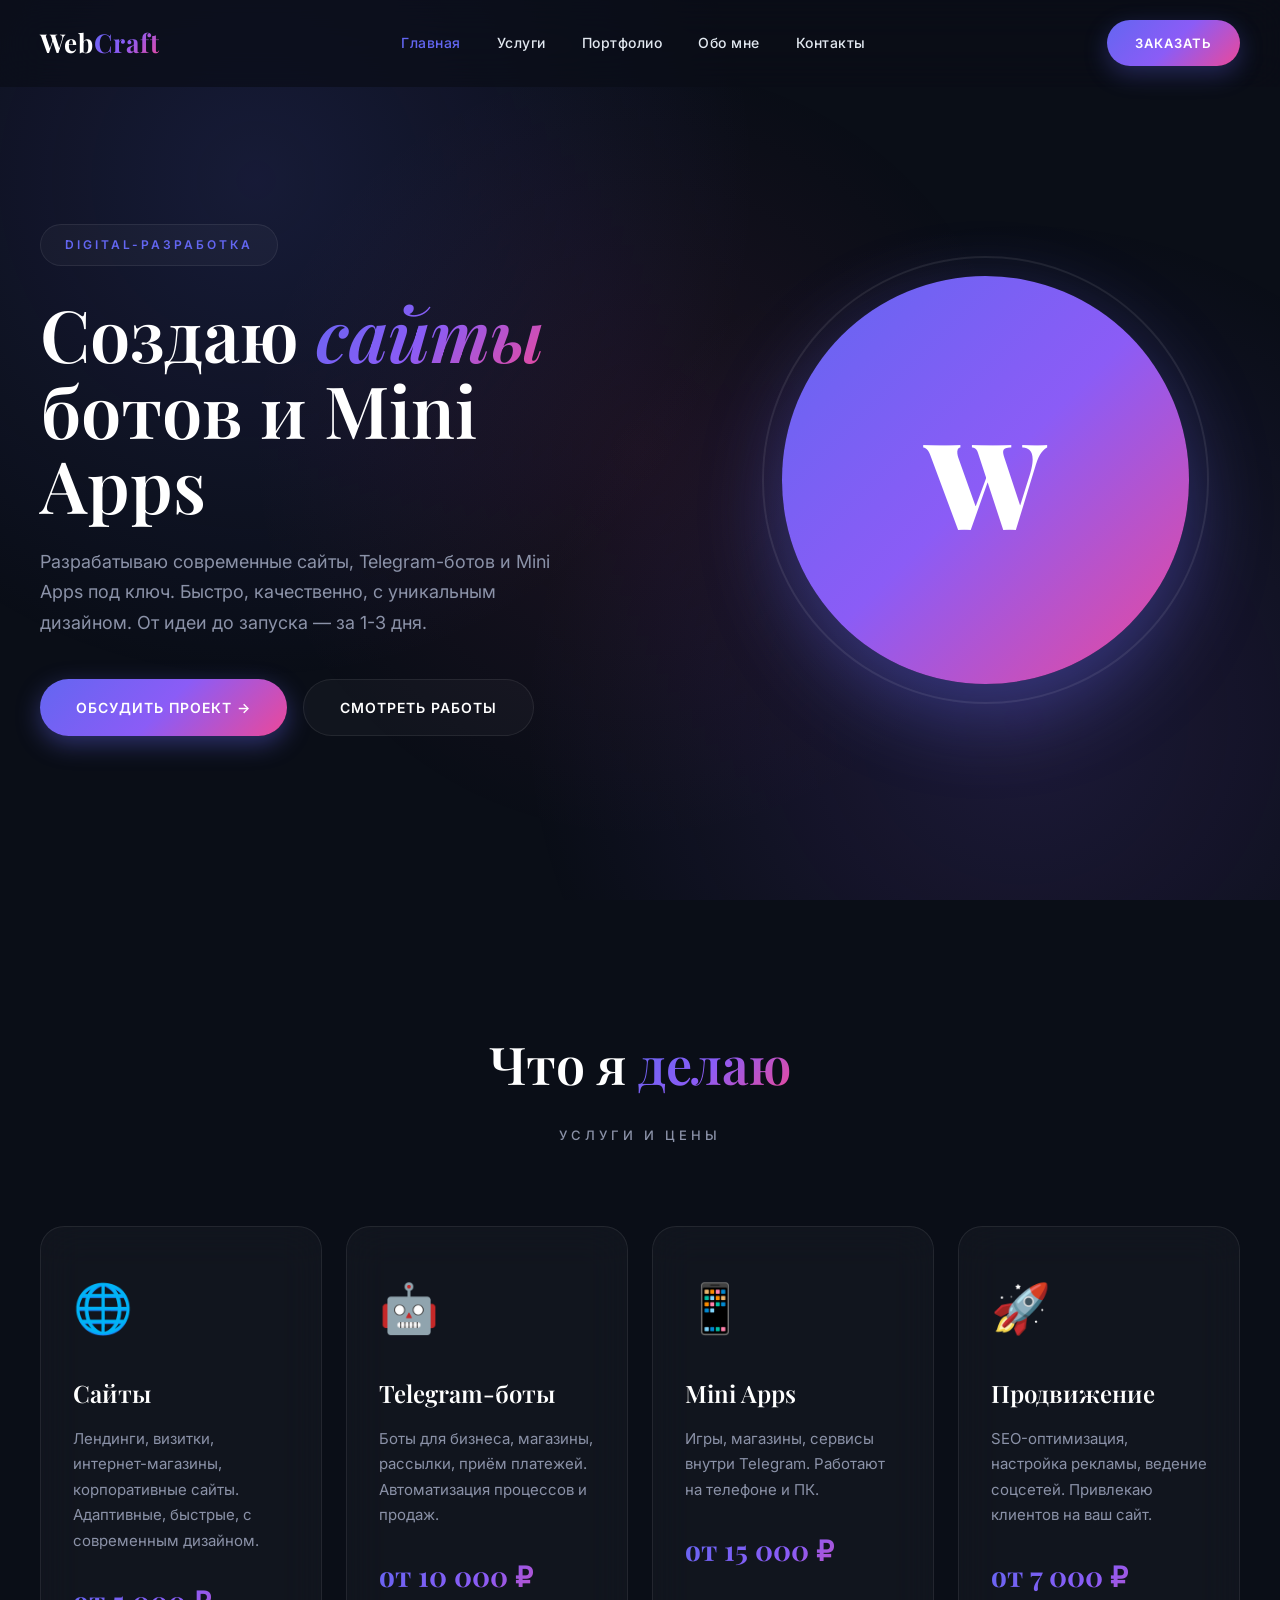
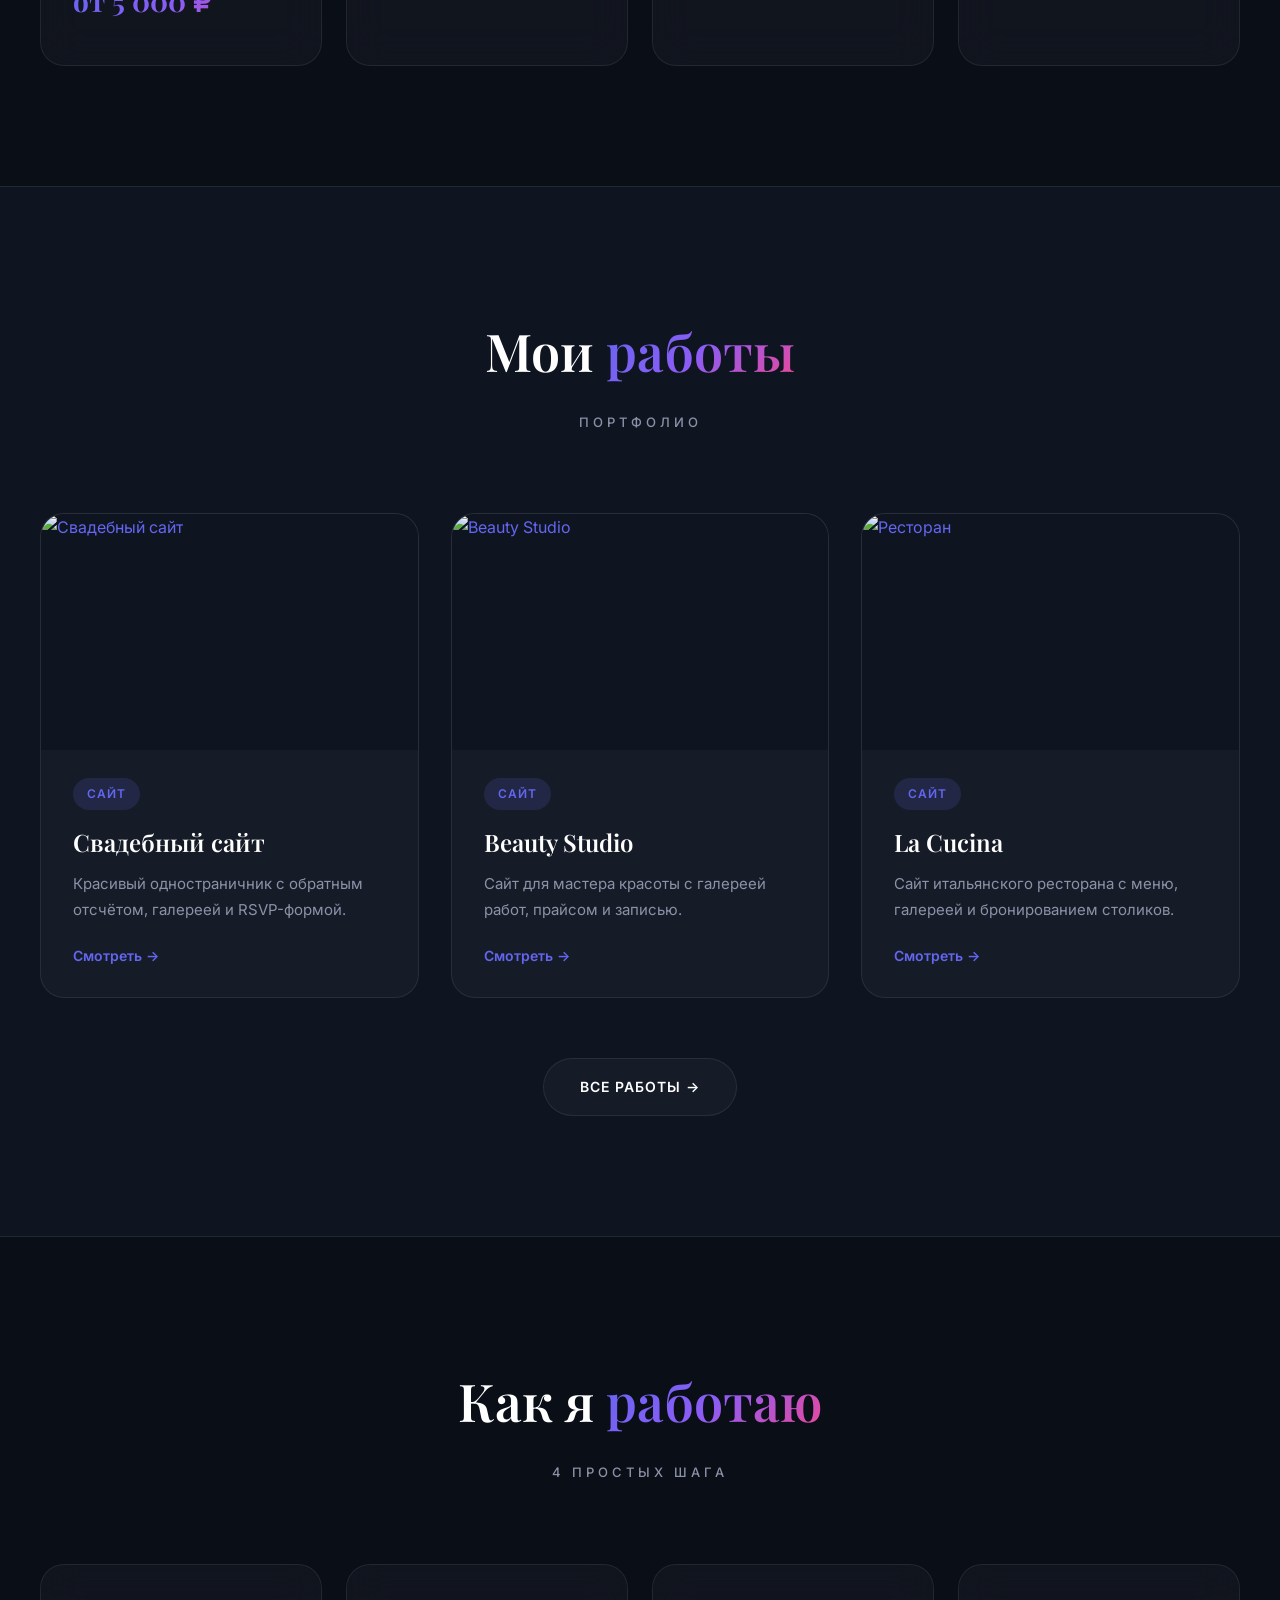
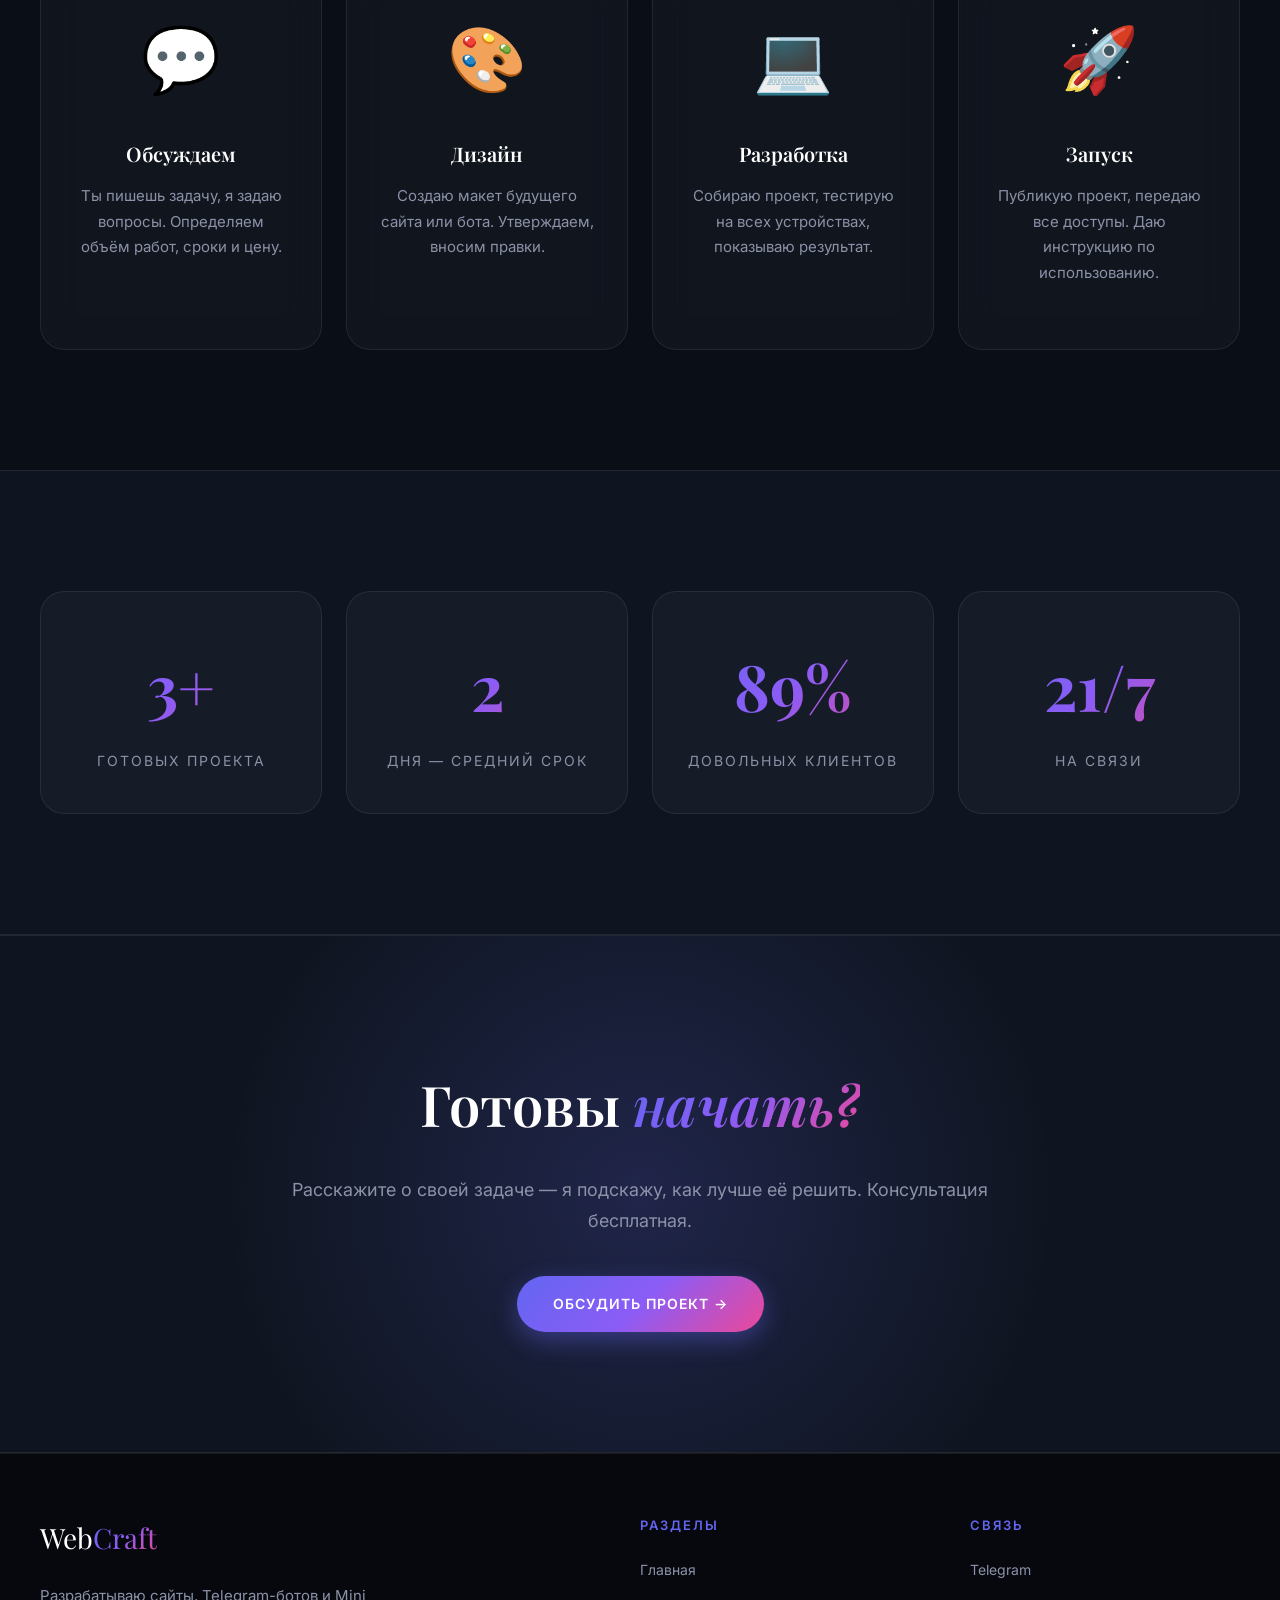
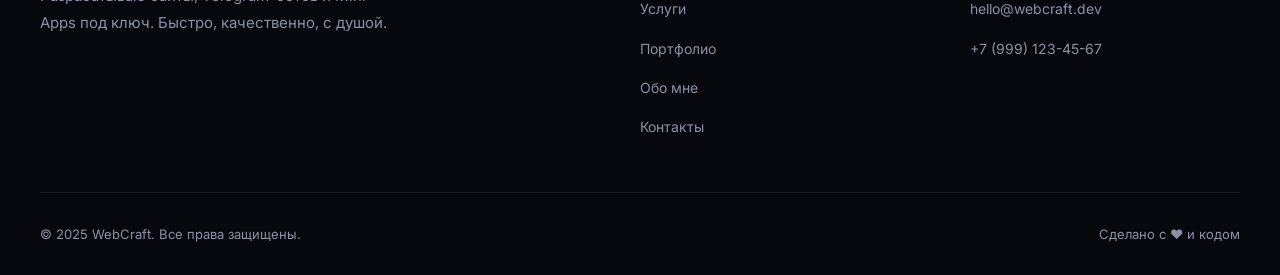
==== commit da4a3ce4: "Update index.html" ====
--- a/index.html
+++ b/index.html
@@ -1,6 +1,7 @@
 <!DOCTYPE html>
 <html lang="ru">
 <head>
+<meta name="google-site-verification" content="obZlDvfUTUY5pXhk3-4456QEiNExAIug2svWLuNvZuM" />
 <meta charset="UTF-8">
 <meta name="viewport" content="width=device-width, initial-scale=1.0">
 <title>Kaliuser — Сайты, боты, Mini Apps под ключ</title>
